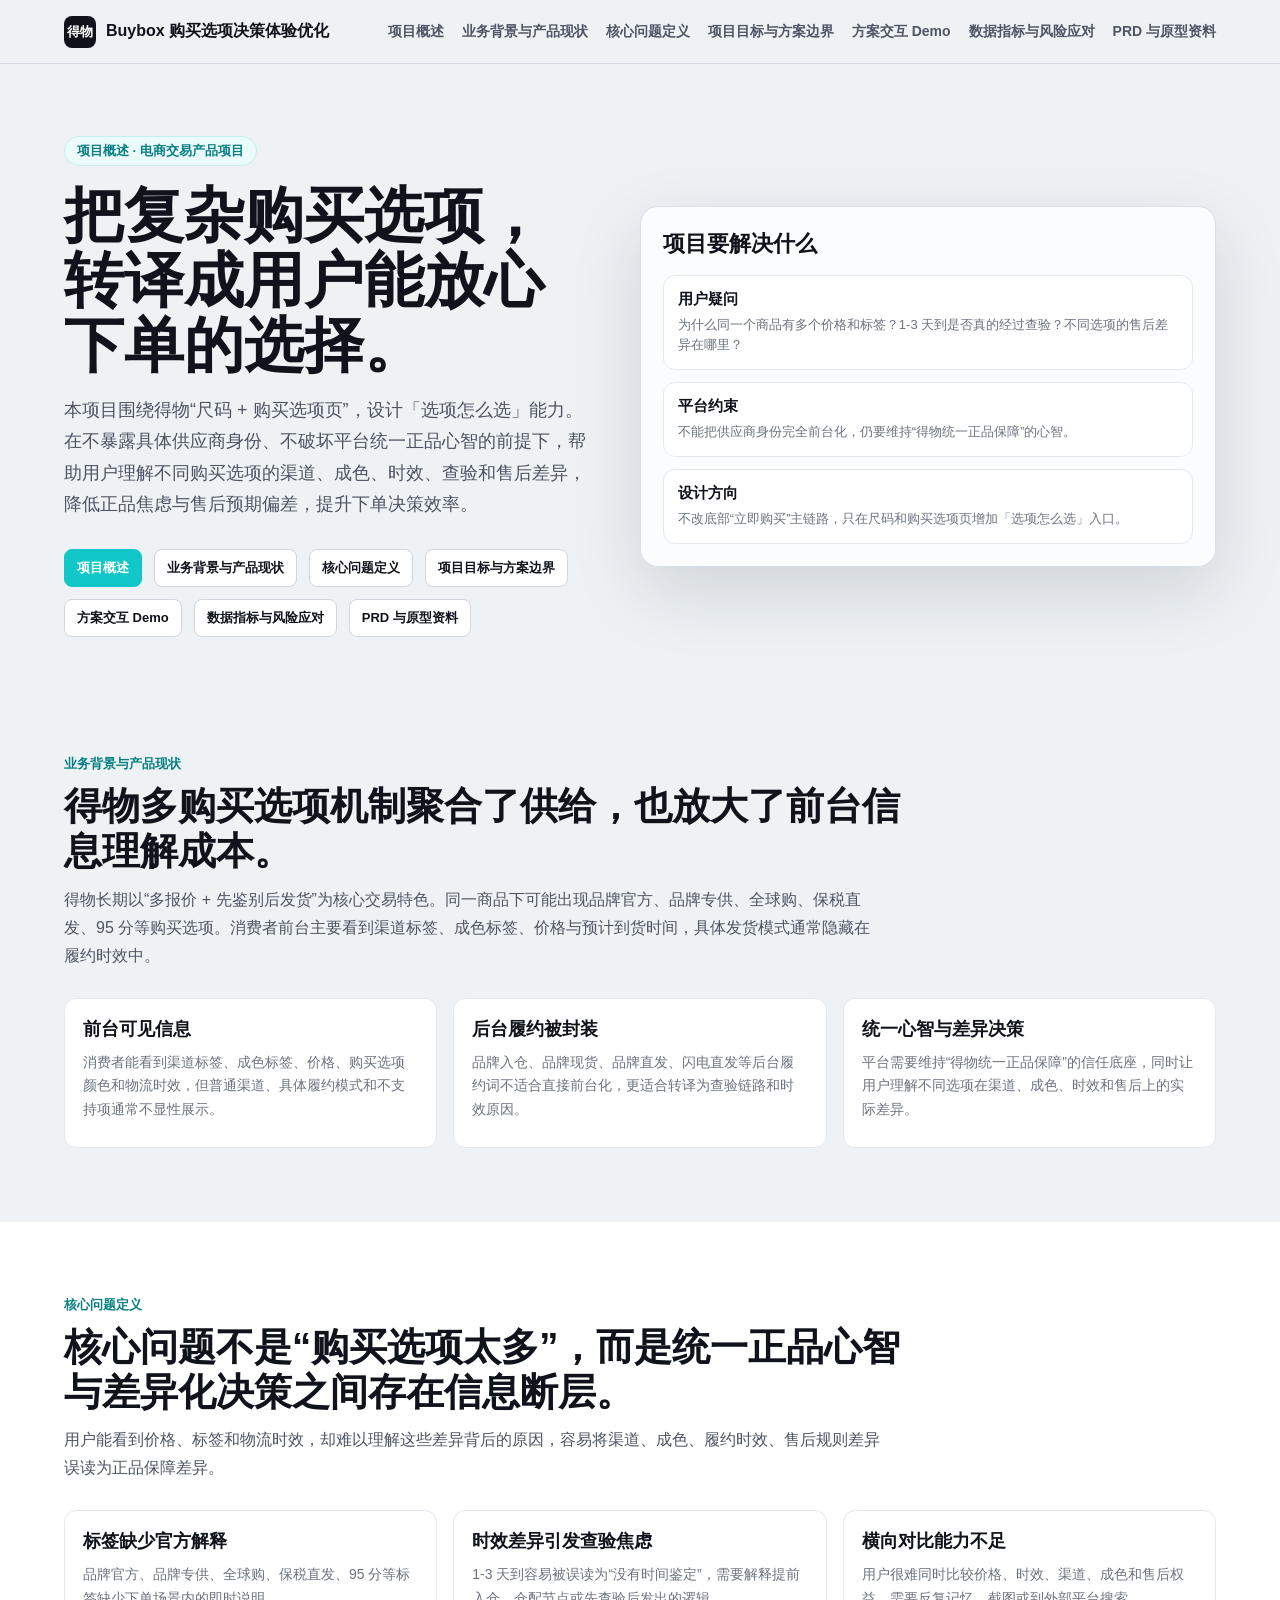
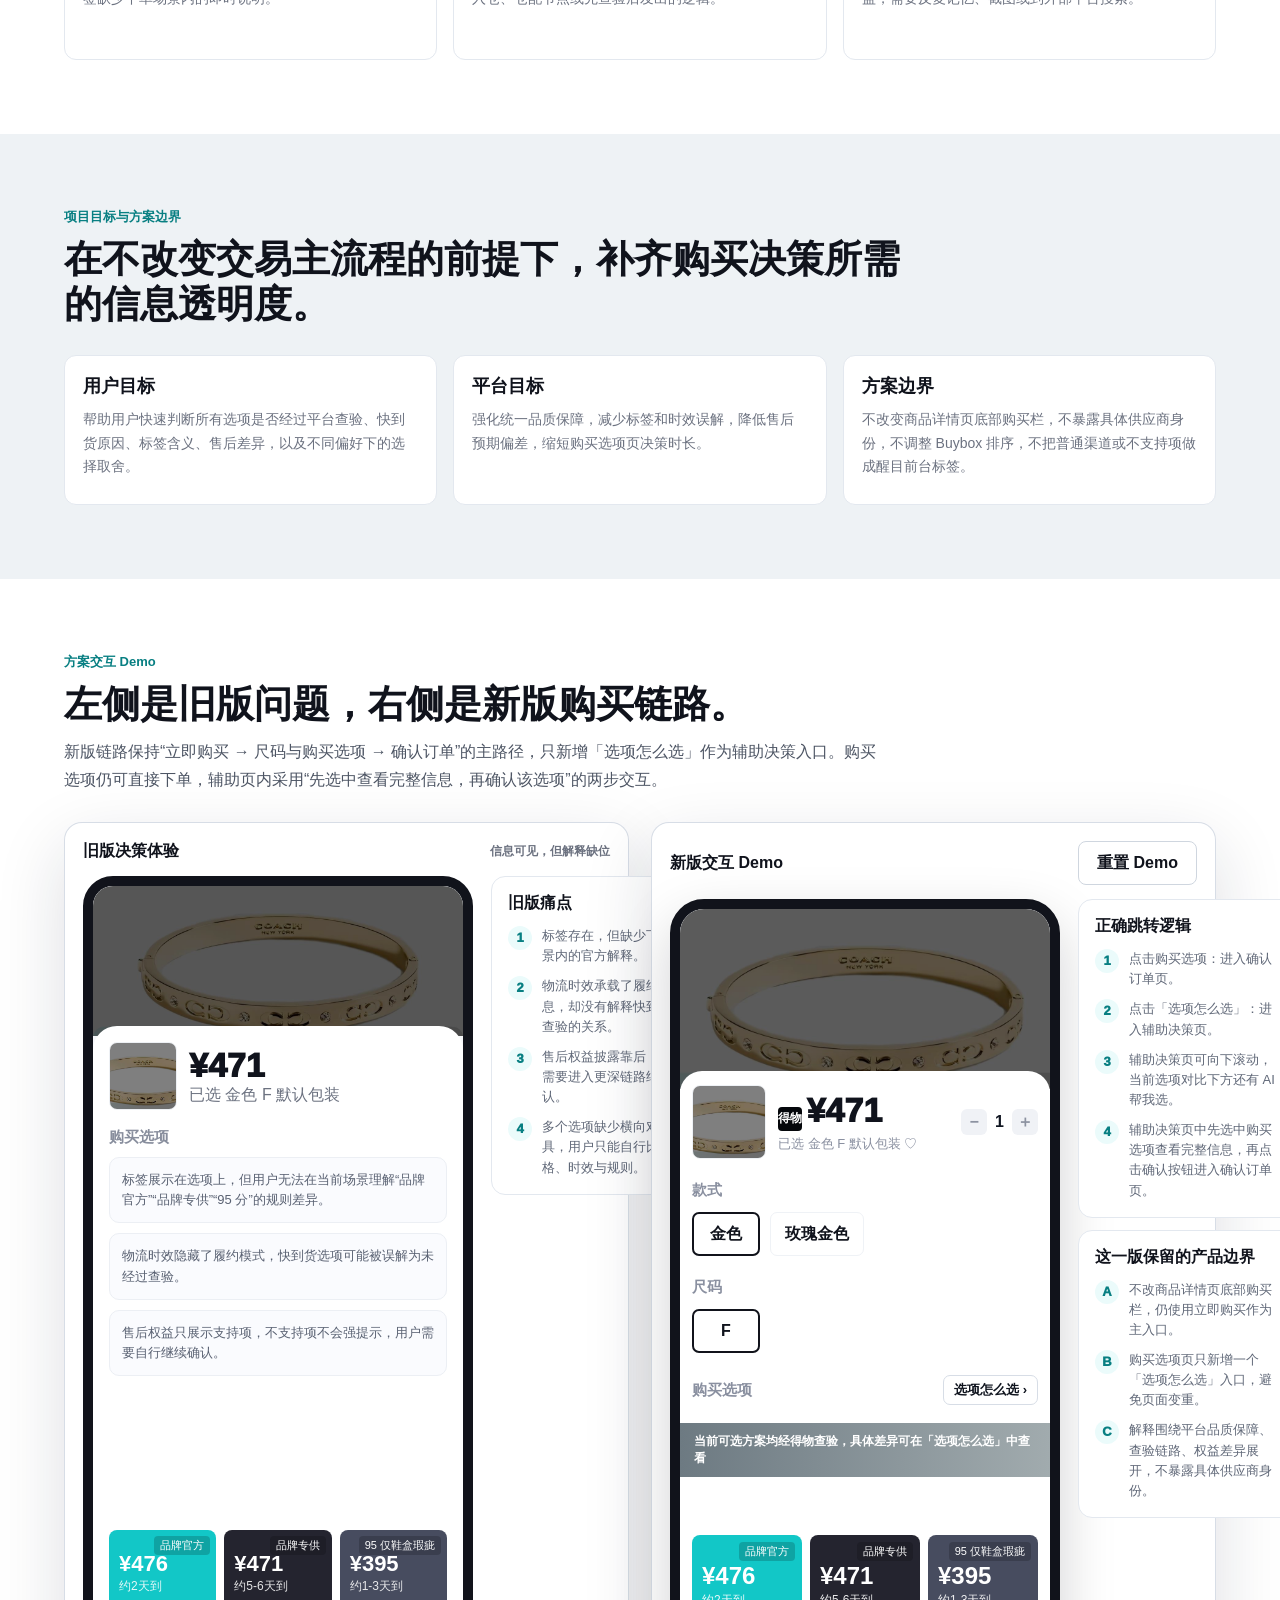
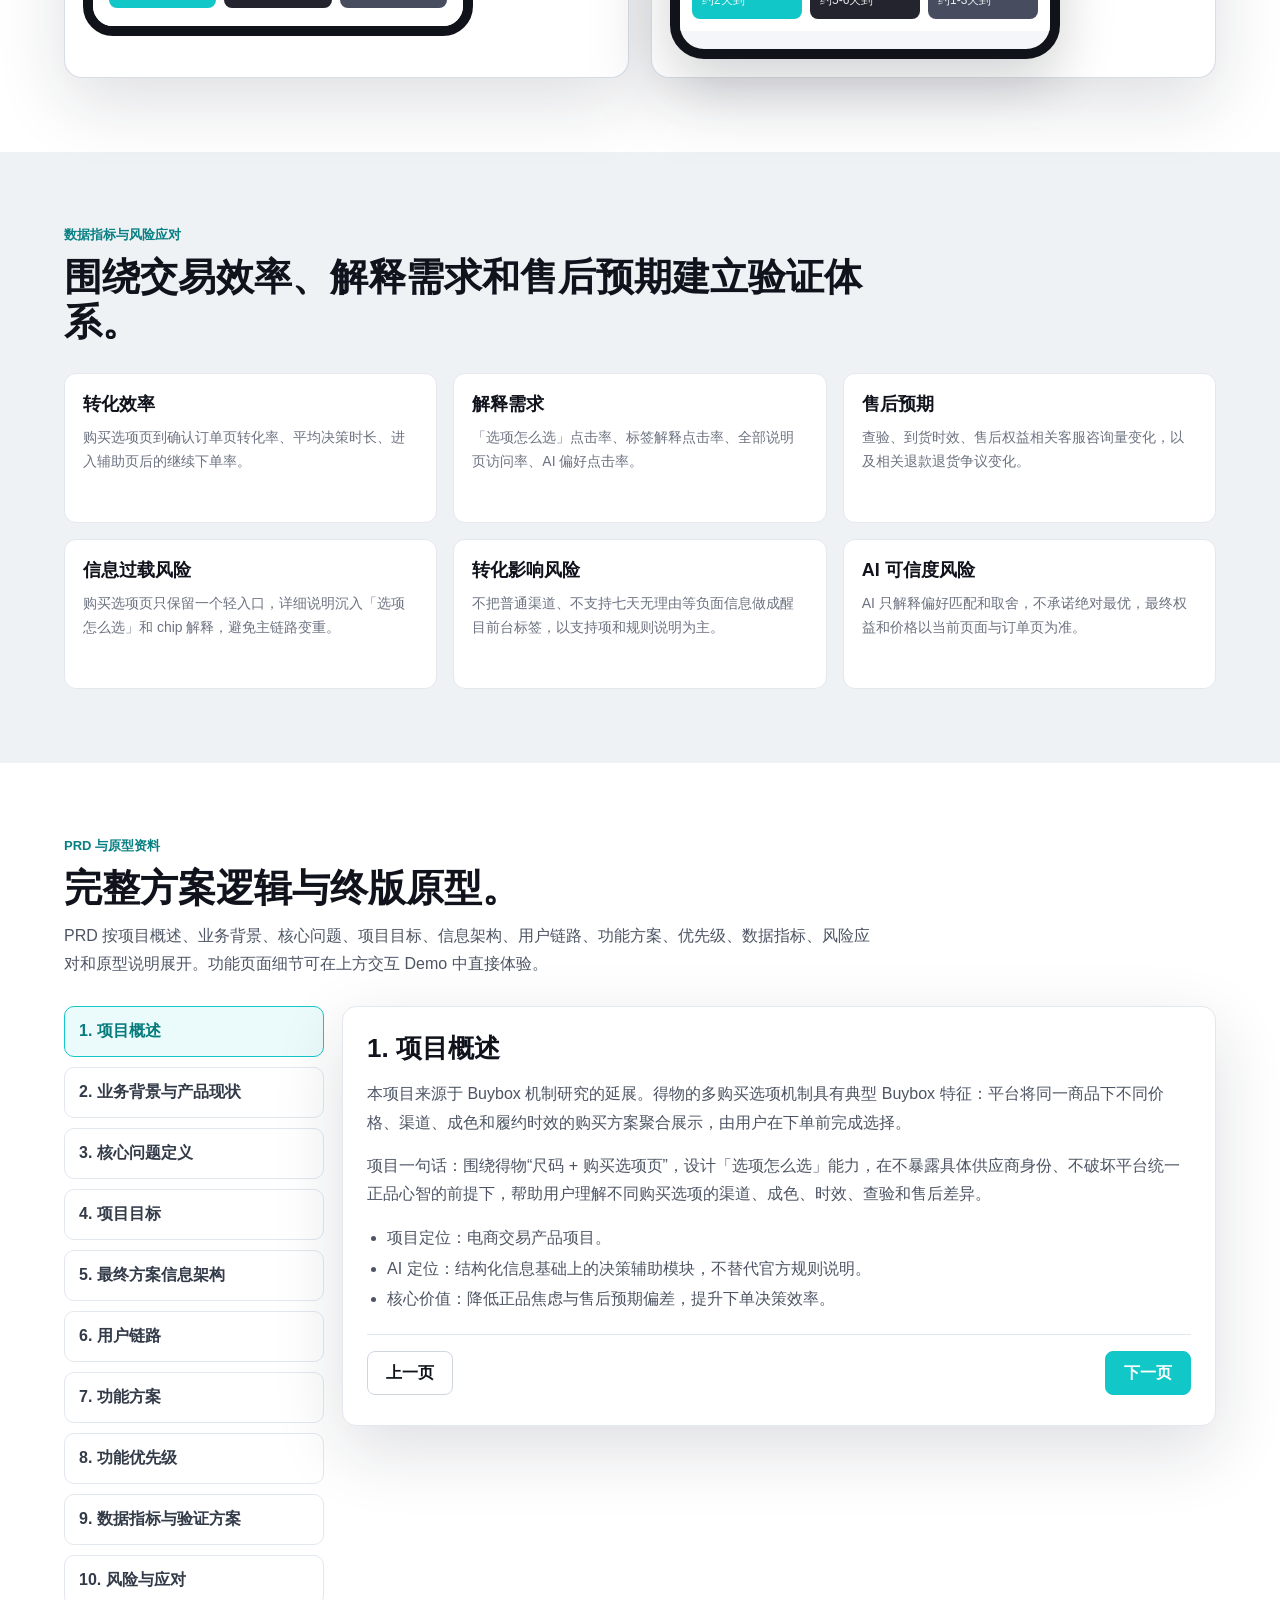
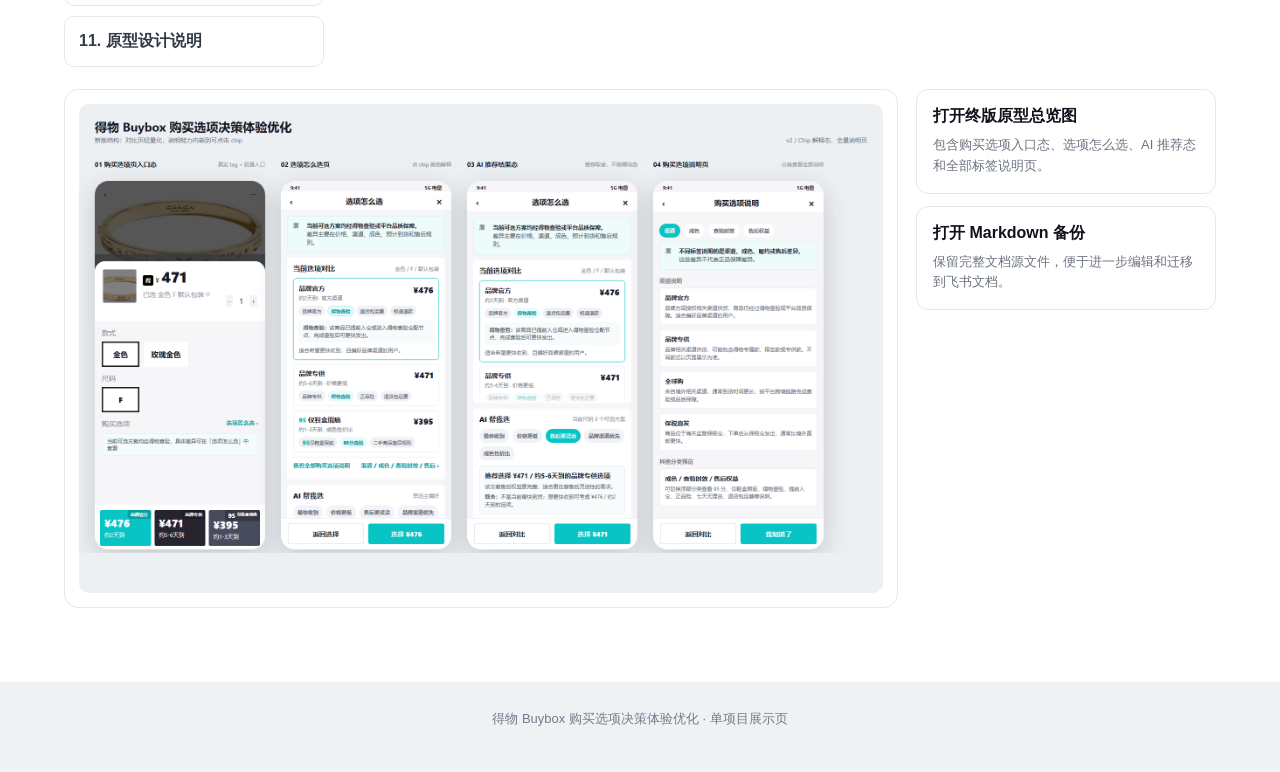
==== index.html @ 9017a72b "Initial portfolio project" ====
<!doctype html>
<html lang="zh-CN">
<head>
  <meta charset="utf-8" />
  <meta name="viewport" content="width=device-width, initial-scale=1" />
  <meta http-equiv="refresh" content="0; url=demo/index.html" />
  <title>得物 Buybox 购买选项决策体验优化</title>
  <style>
    body {
      margin: 0;
      min-height: 100vh;
      display: grid;
      place-items: center;
      background: #eef2f5;
      color: #10131c;
      font-family: -apple-system, BlinkMacSystemFont, "Segoe UI", "Microsoft YaHei", sans-serif;
    }

    main {
      width: min(560px, calc(100vw - 32px));
      padding: 32px;
      background: #fff;
      border: 1px solid #e3e8ef;
      border-radius: 8px;
      box-shadow: 0 24px 70px rgba(21, 29, 48, 0.14);
    }

    h1 {
      margin: 0 0 12px;
      font-size: 24px;
      line-height: 1.3;
    }

    p {
      margin: 0;
      color: #6c7280;
      line-height: 1.7;
    }

    a {
      color: #009da0;
      font-weight: 700;
    }
  </style>
</head>
<body>
  <main>
    <h1>正在打开得物 Buybox Demo</h1>
    <p>如果页面没有自动跳转，请点击 <a href="demo/index.html">查看网页 Demo</a>。</p>
  </main>
</body>
</html>
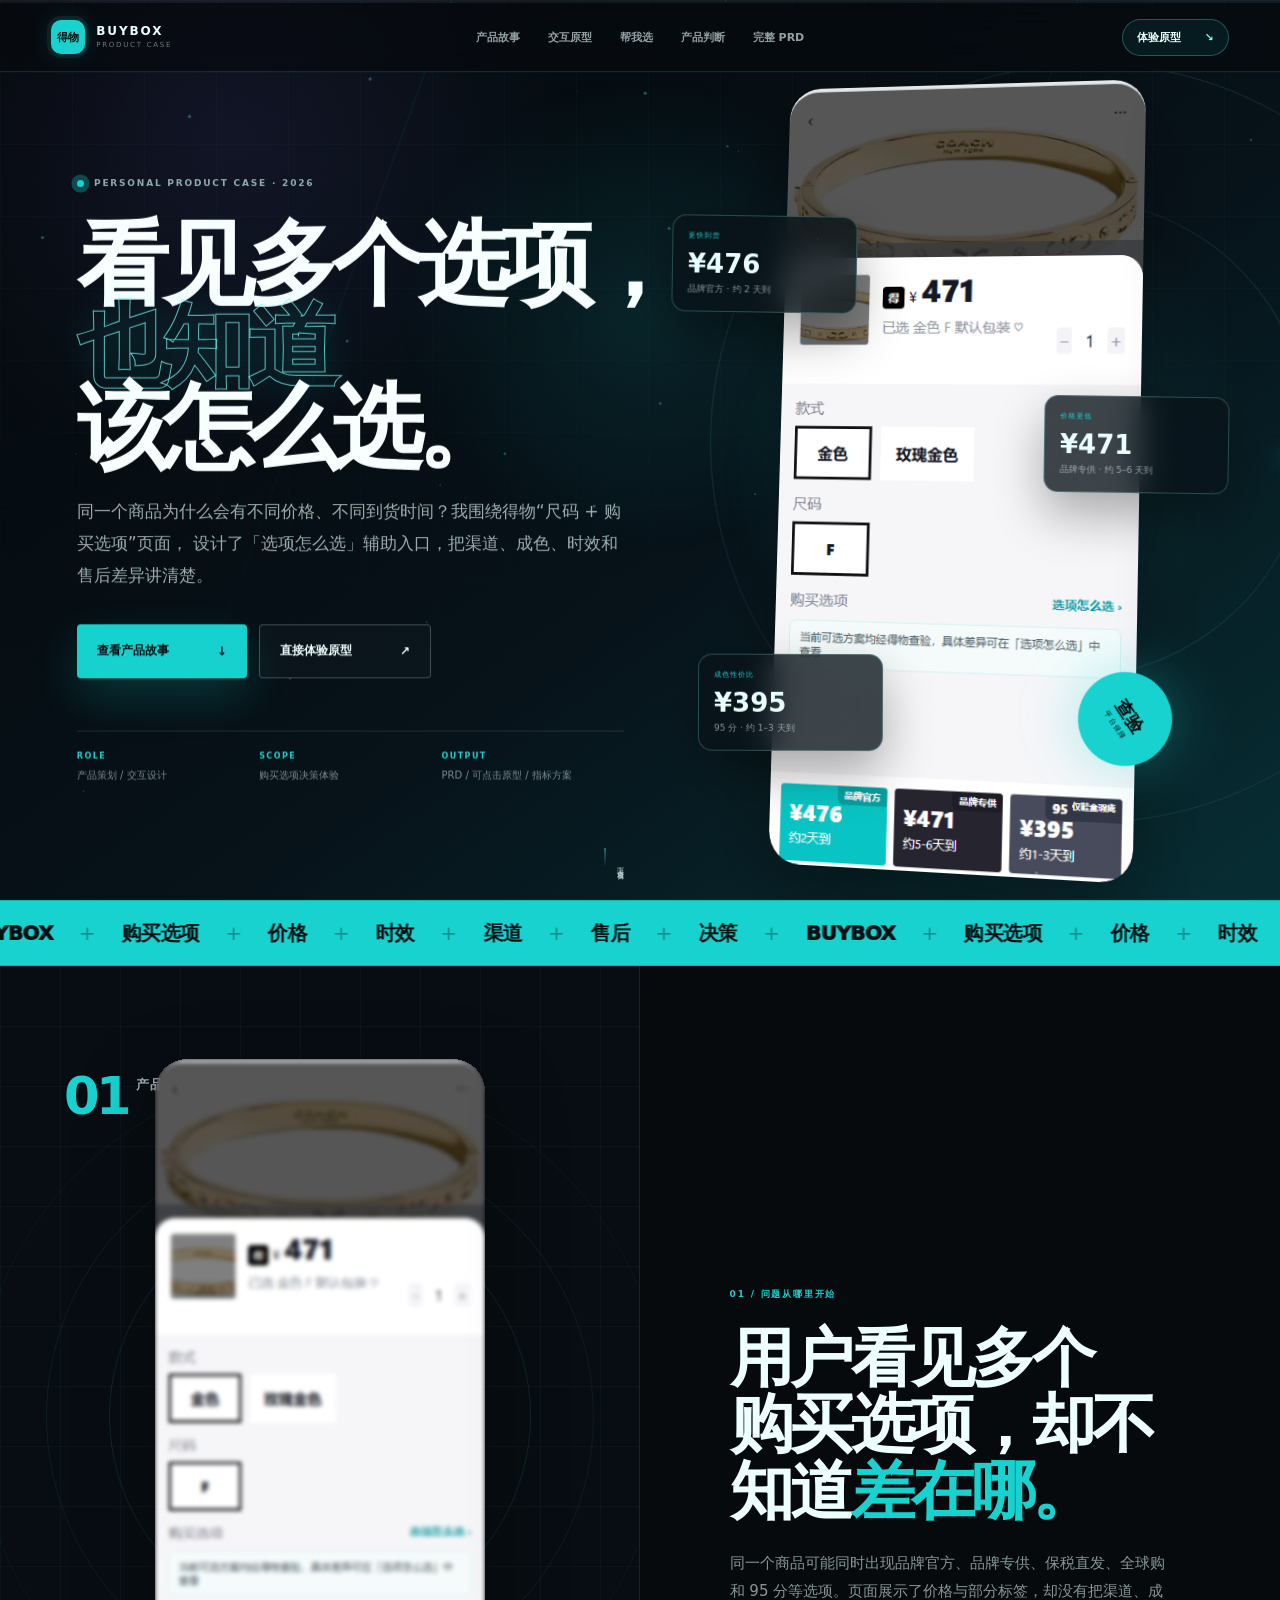
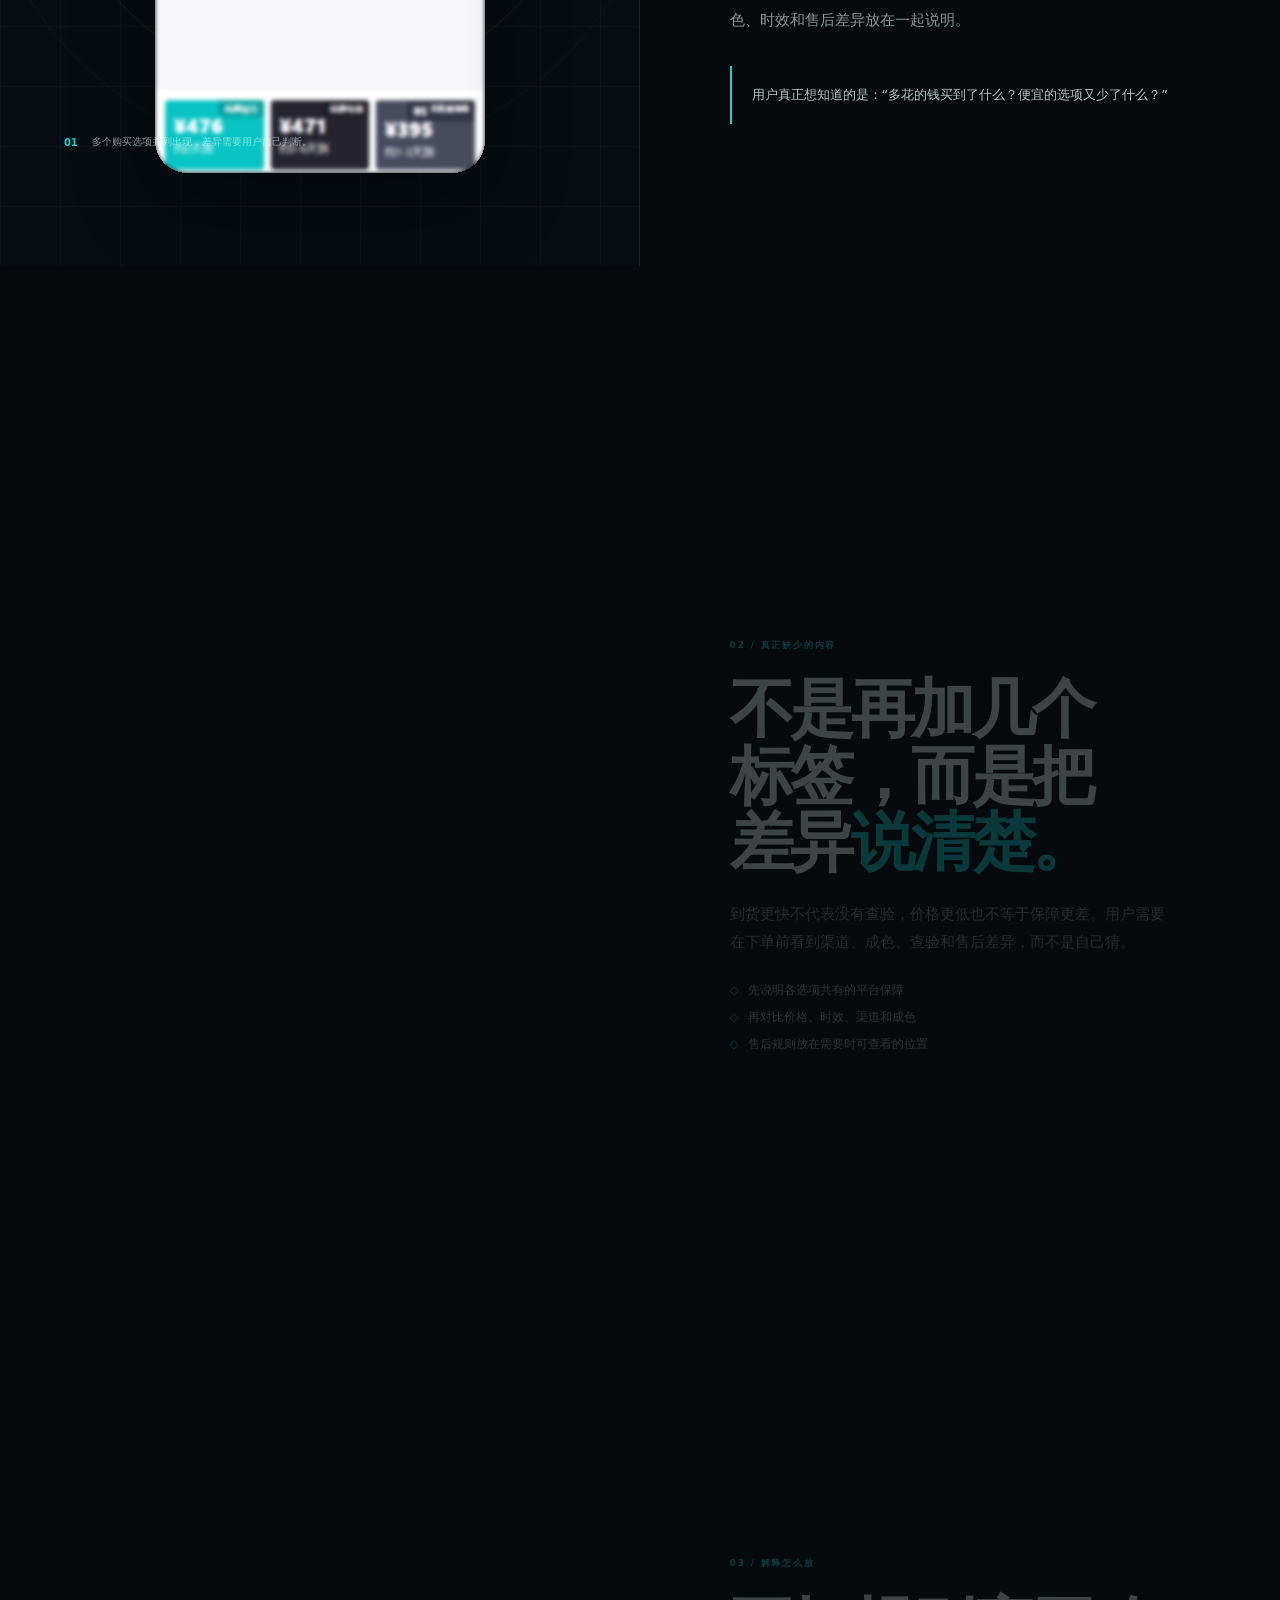
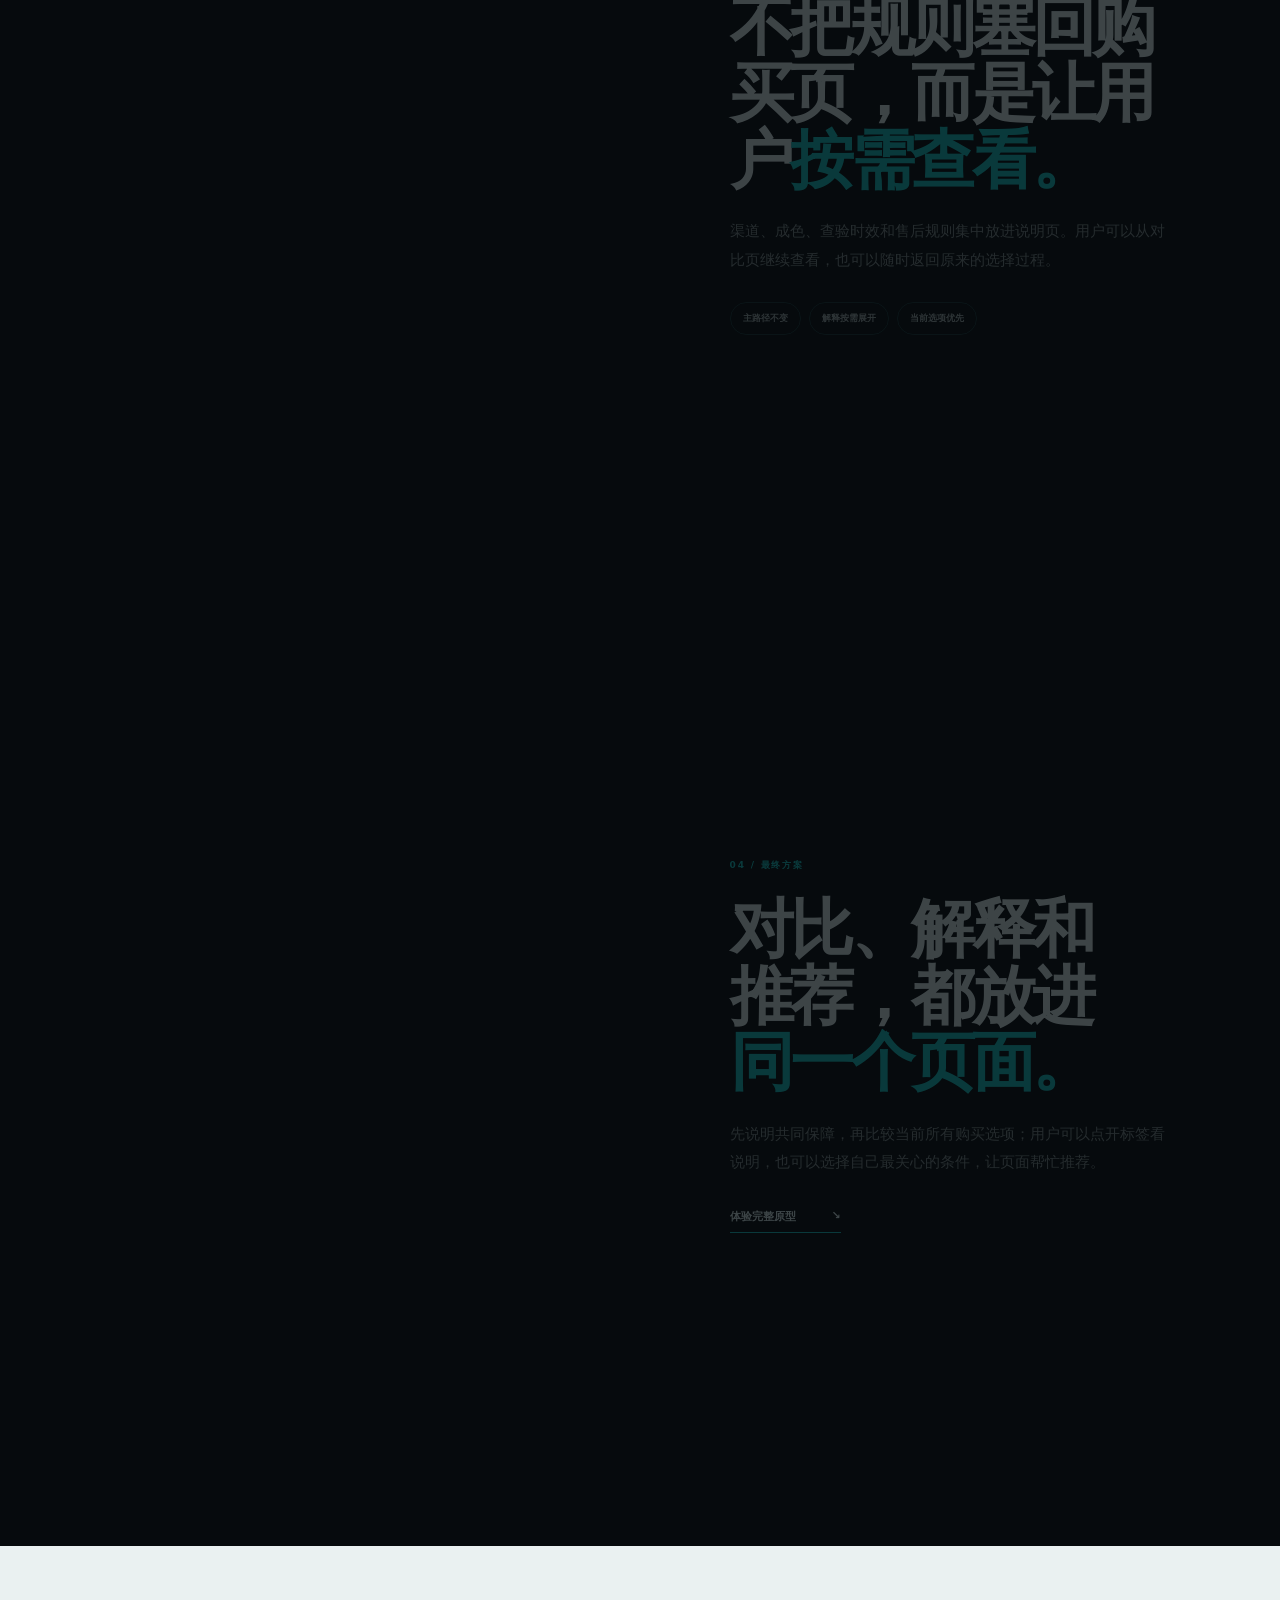
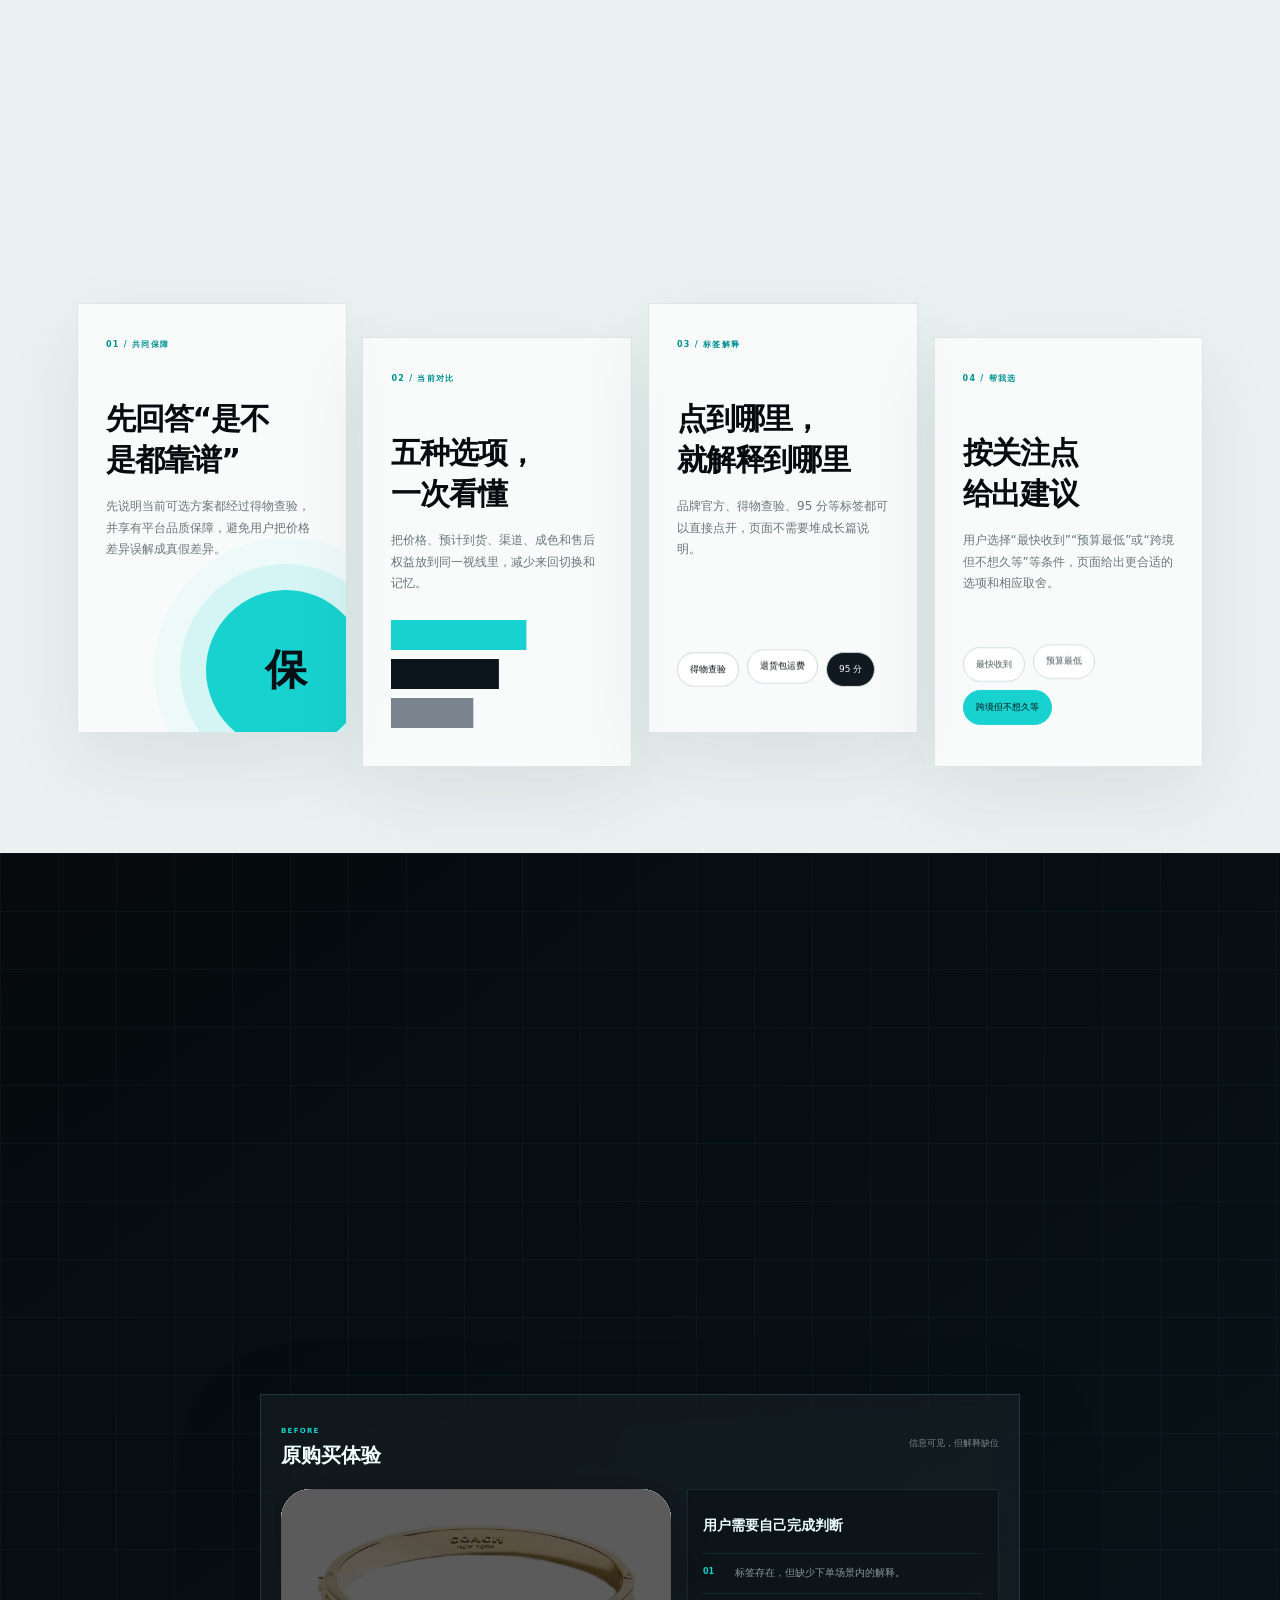
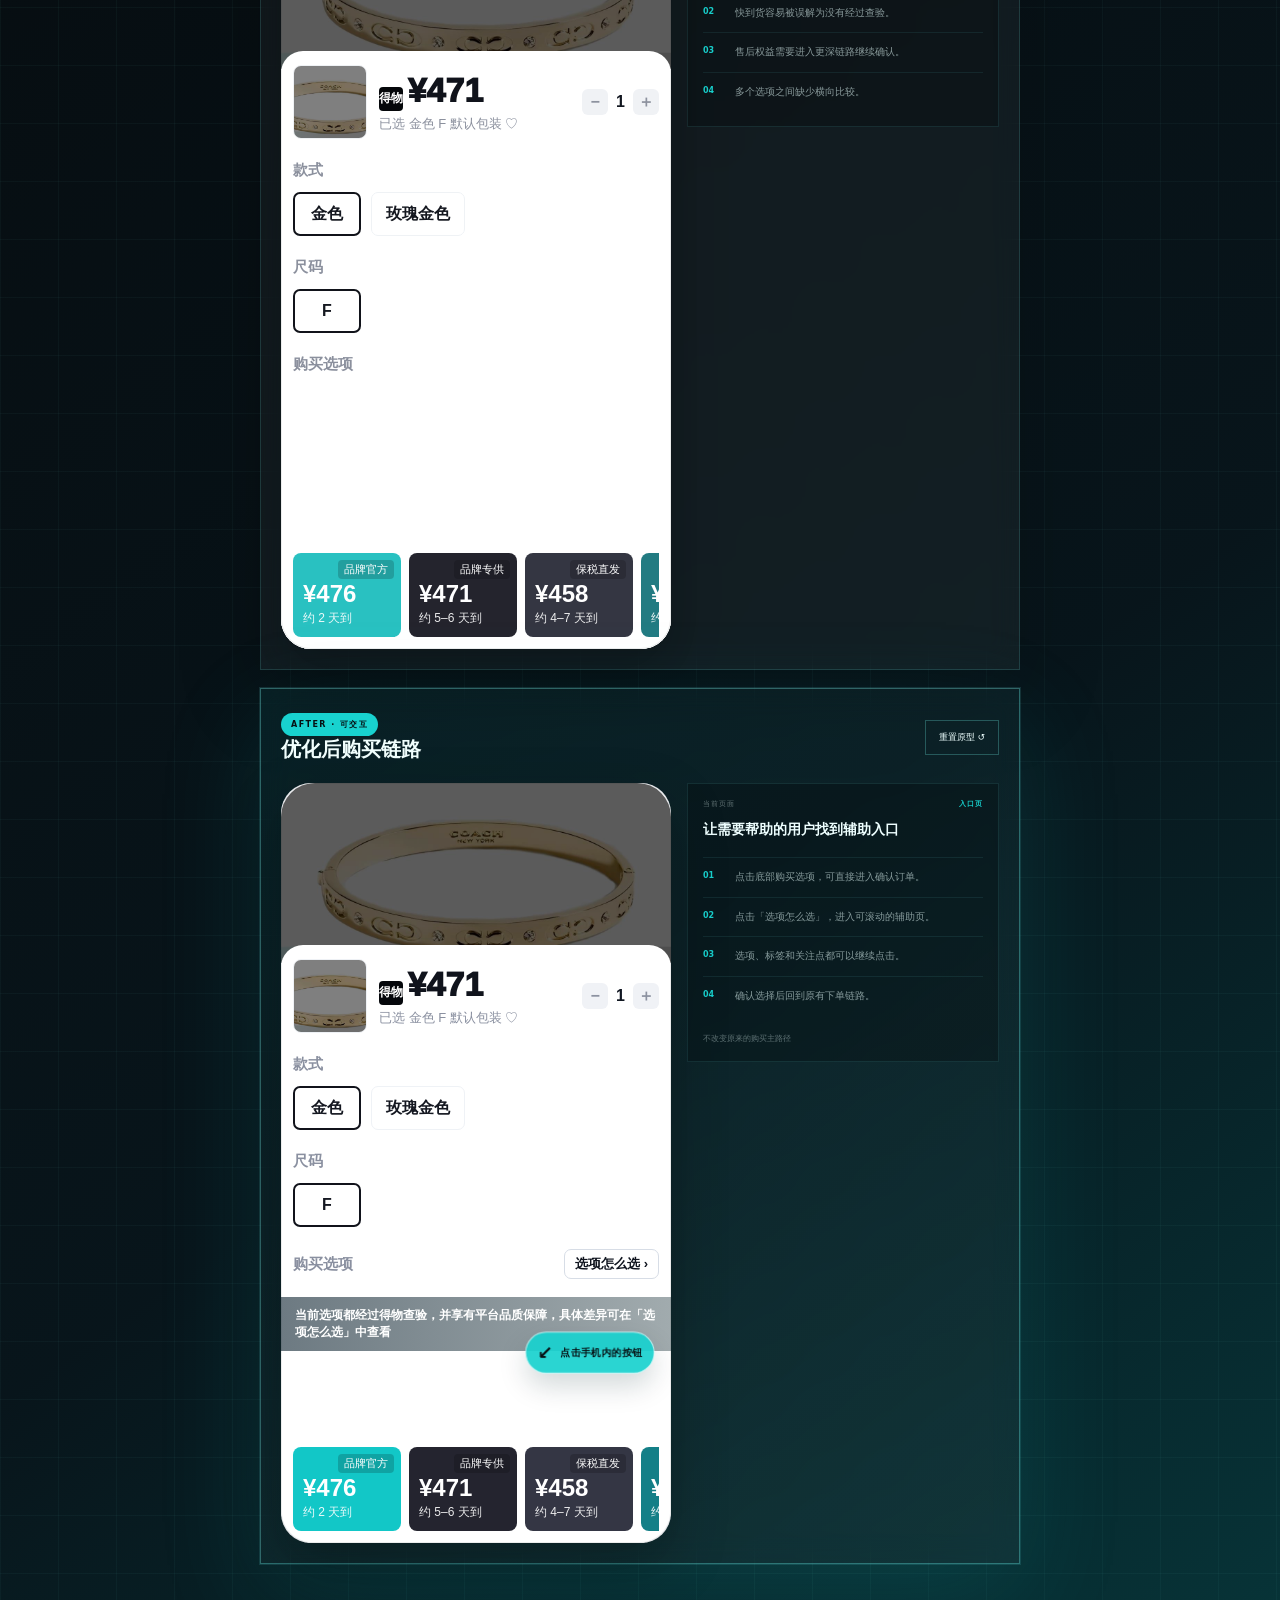
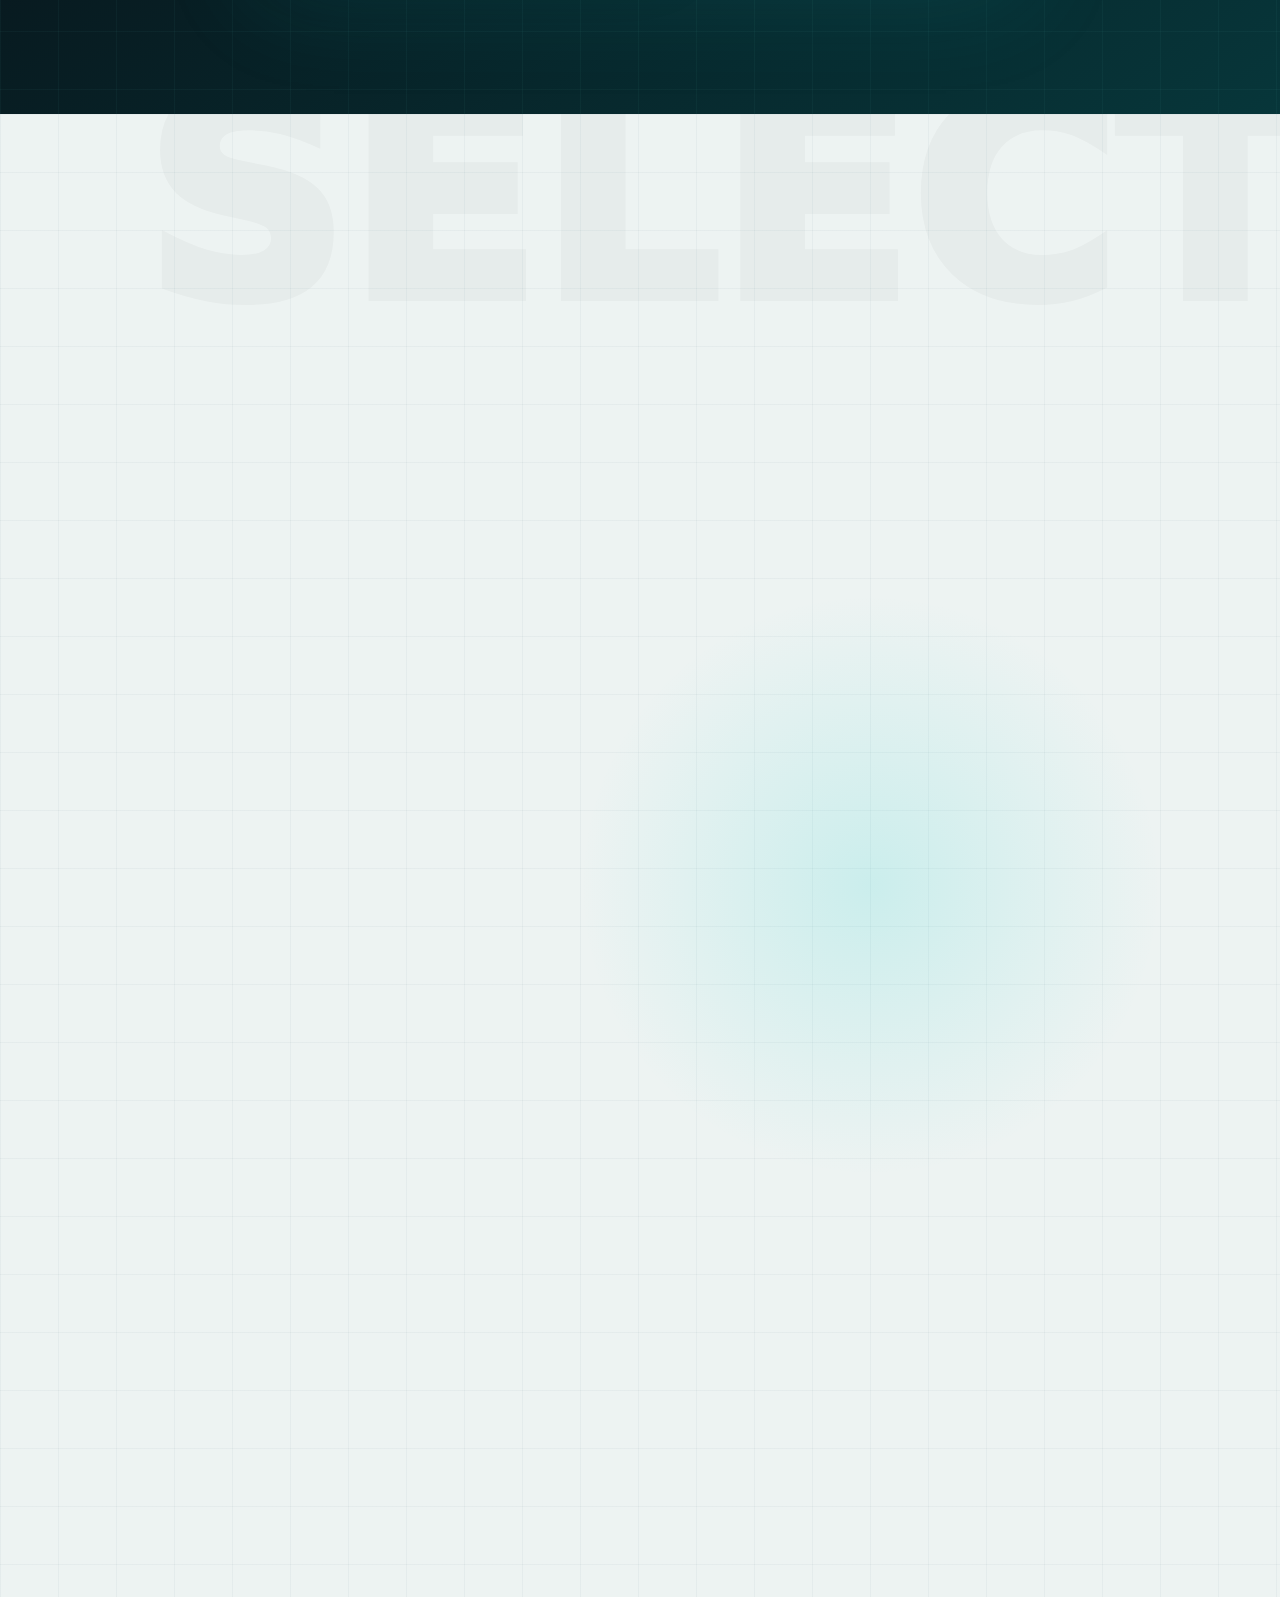
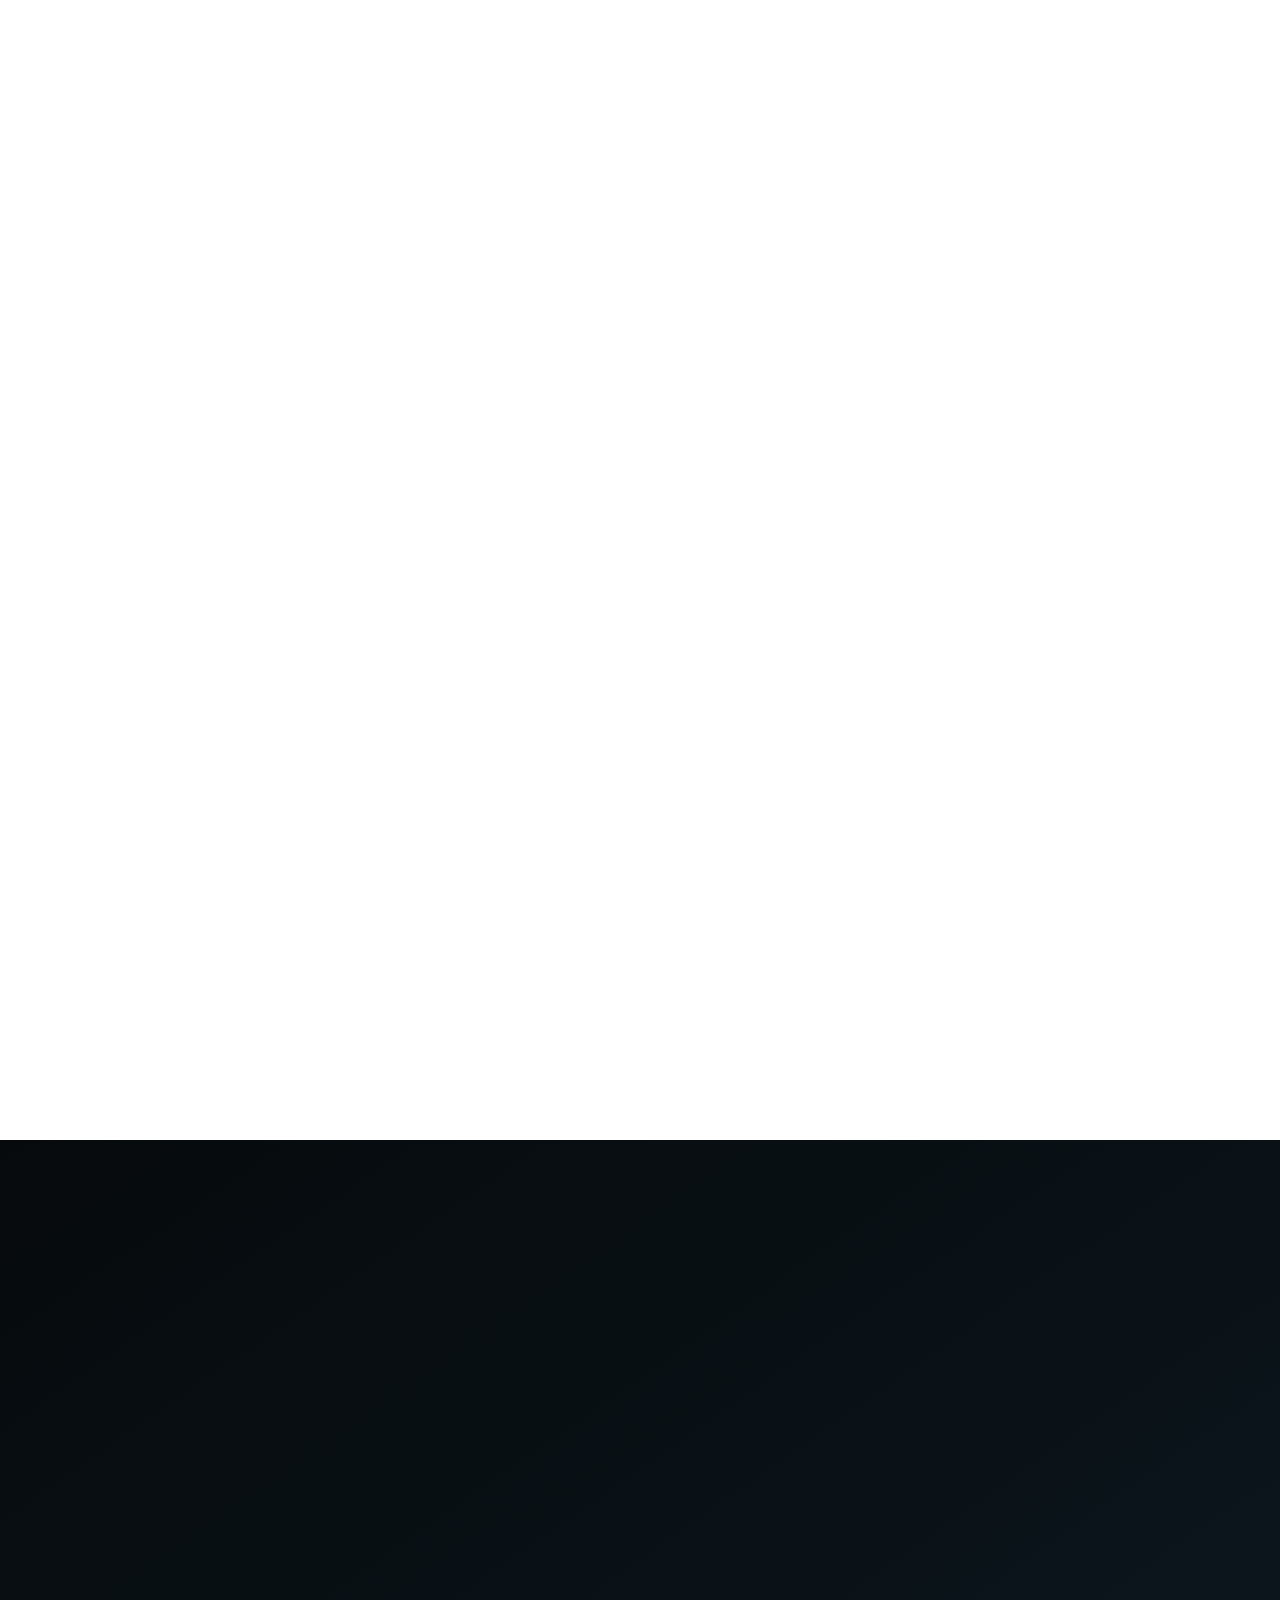
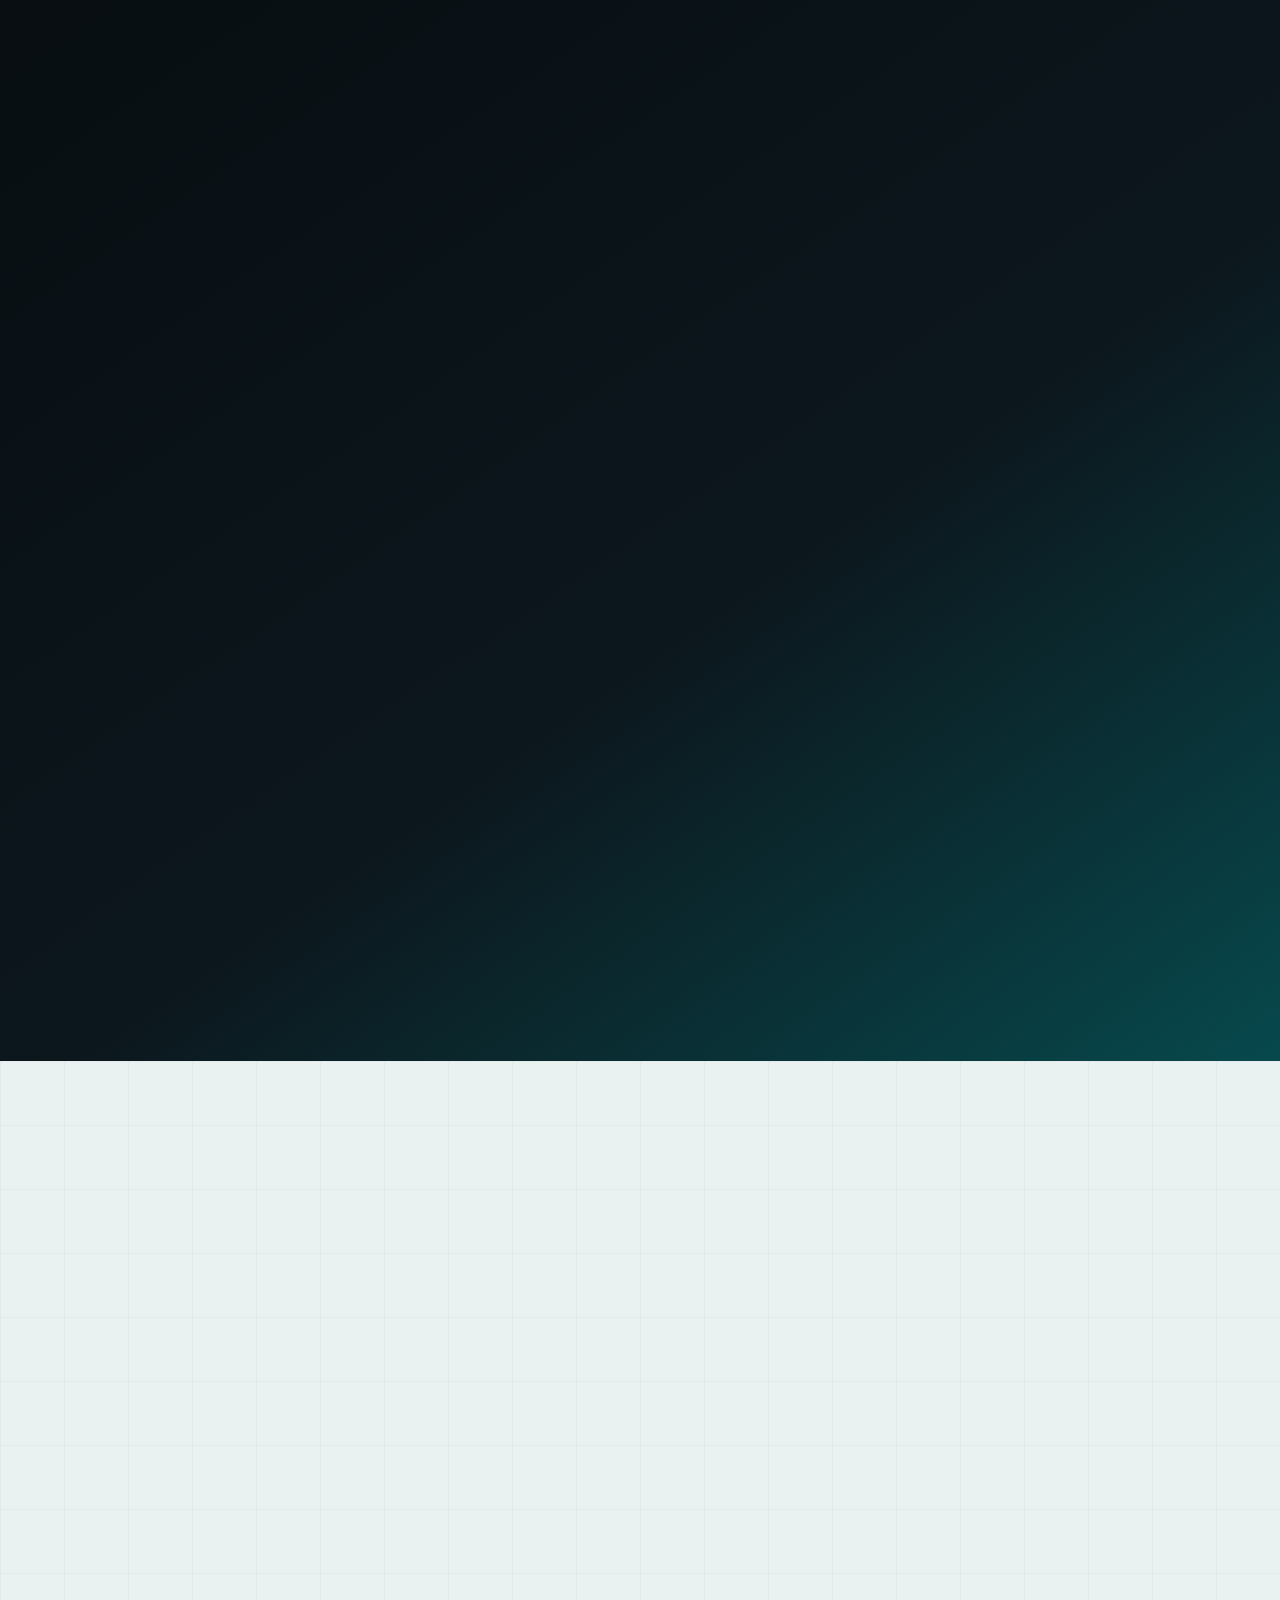
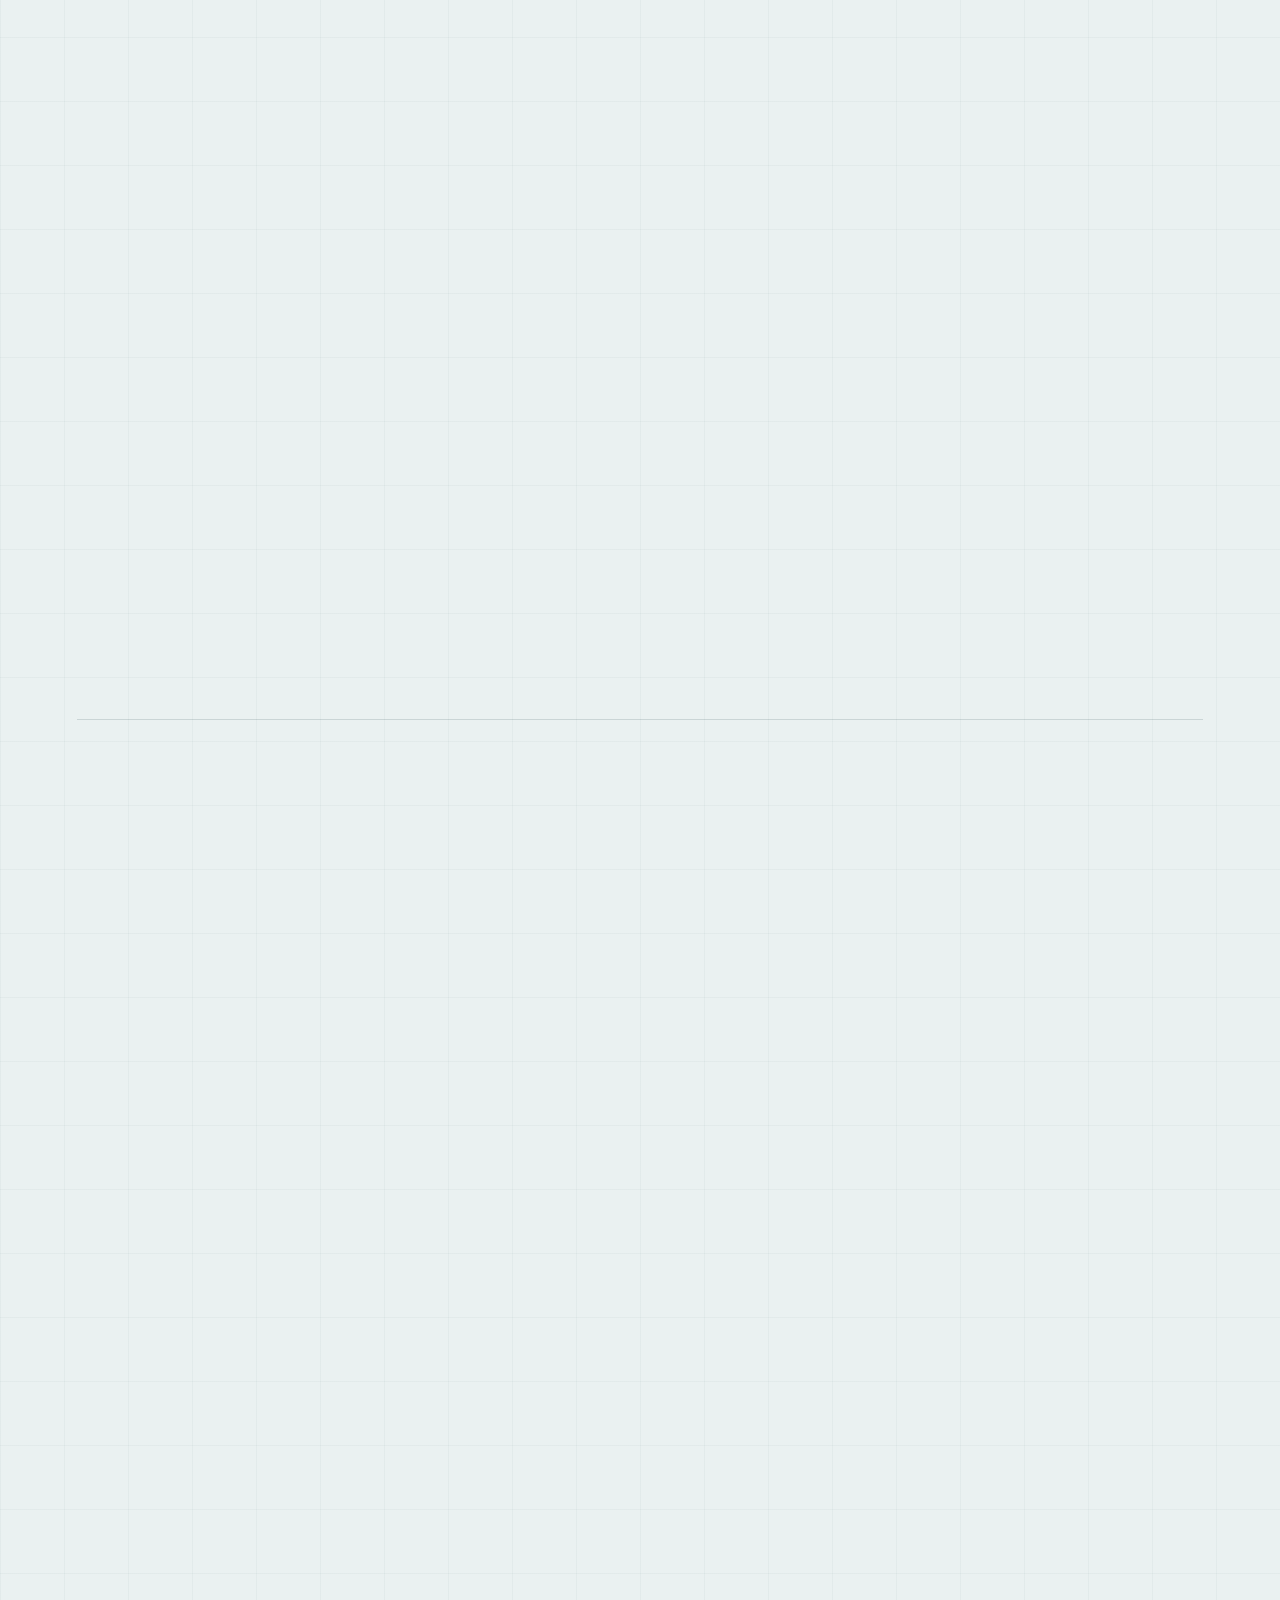
==== commit 80413307: "Refresh Dewu Buybox portfolio case" ====
--- a/index.html
+++ b/index.html
@@ -3,24 +3,34 @@
 <head>
   <meta charset="utf-8" />
   <meta name="viewport" content="width=device-width, initial-scale=1" />
+  <meta name="theme-color" content="#05090c" />
   <meta http-equiv="refresh" content="0; url=demo/index.html" />
-  <title>得物 Buybox 购买选项决策体验优化</title>
+  <title>得物 Buybox｜购买选项决策体验优化</title>
+  <meta name="description" content="帮助用户看懂价格、渠道、成色、时效与售后差异，更快做出购买选择。" />
+  <meta property="og:title" content="得物 Buybox 购买选项决策体验优化" />
+  <meta property="og:description" content="看见多个购买选项，也知道该怎么选。" />
+  <meta property="og:type" content="website" />
+  <meta property="og:url" content="https://SiyuQiannn.github.io/dewu-buybox/" />
+  <meta property="og:image" content="https://SiyuQiannn.github.io/dewu-buybox/demo/assets/01-entry.png" />
+  <meta name="twitter:card" content="summary_large_image" />
+  <link rel="canonical" href="https://SiyuQiannn.github.io/dewu-buybox/" />
+  <link rel="icon" href="demo/assets/favicon.svg" type="image/svg+xml" />
   <style>
     body {
       margin: 0;
       min-height: 100vh;
       display: grid;
       place-items: center;
-      background: #eef2f5;
-      color: #10131c;
+      background: #05090c;
+      color: #eaffff;
       font-family: -apple-system, BlinkMacSystemFont, "Segoe UI", "Microsoft YaHei", sans-serif;
     }
 
     main {
       width: min(560px, calc(100vw - 32px));
       padding: 32px;
-      background: #fff;
-      border: 1px solid #e3e8ef;
+      background: #0b1217;
+      border: 1px solid rgba(24, 210, 207, 0.22);
       border-radius: 8px;
       box-shadow: 0 24px 70px rgba(21, 29, 48, 0.14);
     }
@@ -33,12 +43,12 @@
 
     p {
       margin: 0;
-      color: #6c7280;
+      color: rgba(234, 255, 255, 0.58);
       line-height: 1.7;
     }
 
     a {
-      color: #009da0;
+      color: #18d2cf;
       font-weight: 700;
     }
   </style>
@@ -50,4 +60,3 @@
   </main>
 </body>
 </html>
-
